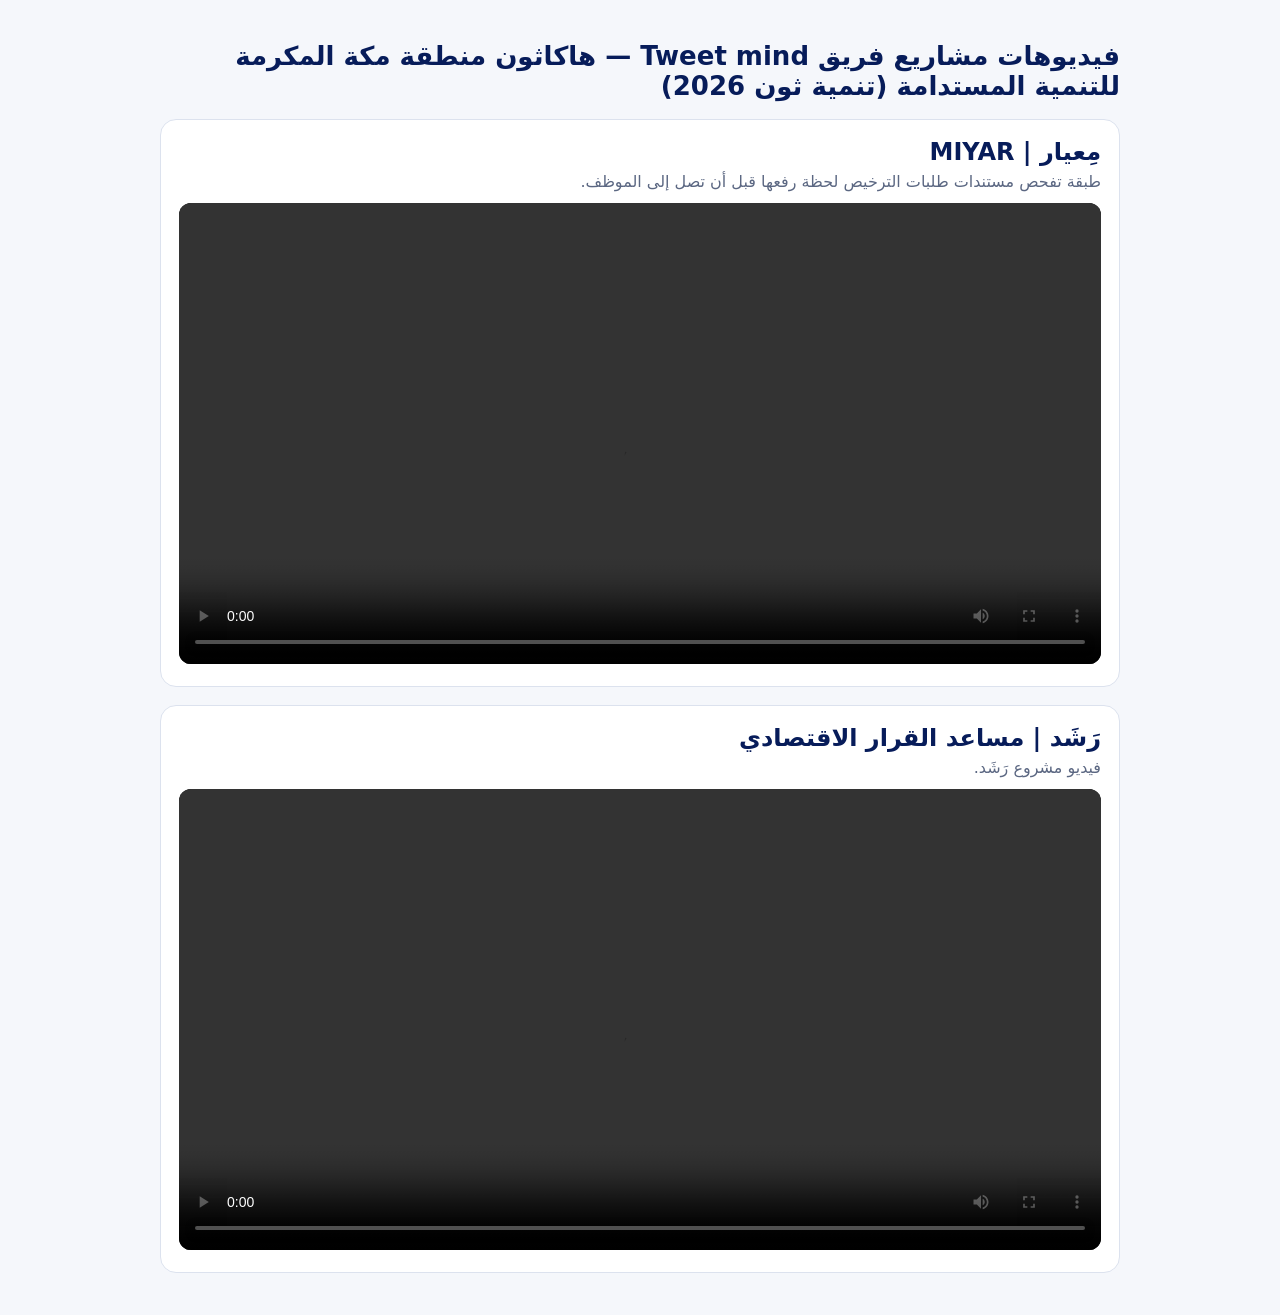
==== index.html @ 78c33435 "Hackathon project videos (MIYAR, RASHAD) Co-Authored-By: Claude Opus 5.5 <noreply@anthropic.com> Cla" ====
<!doctype html>
<html lang="ar" dir="rtl"><head><meta charset="utf-8"><meta name="viewport" content="width=device-width,initial-scale=1">
<title>فيديوهات فريق Tweet mind — تنمية ثون 2026</title>
<style>body{font-family:system-ui,-apple-system,"Segoe UI",Tahoma,sans-serif;background:#F5F7FB;color:#0F1B3D;margin:0;padding:24px;max-width:960px;margin-inline:auto}h1{color:#071C5A;font-size:26px}h2{color:#071C5A;margin:0 0 6px}section{background:#fff;border:1px solid #DCE2EE;border-radius:16px;padding:18px;margin:18px 0}p{color:#5B6782;margin:0 0 12px}video{width:100%;border-radius:12px;background:#000}</style></head>
<body>
<h1>فيديوهات مشاريع فريق Tweet mind — هاكاثون منطقة مكة المكرمة للتنمية المستدامة (تنمية ثون 2026)</h1>
<section id="miyar"><h2>مِعيار | MIYAR</h2><p>طبقة تفحص مستندات طلبات الترخيص لحظة رفعها قبل أن تصل إلى الموظف.</p><video controls playsinline preload="metadata" src="miyar/MIYAR_video.mp4"></video></section>
<section id="rashad"><h2>رَشَد | مساعد القرار الاقتصادي</h2><p>فيديو مشروع رَشَد.</p><video controls playsinline preload="metadata" src="rashad/RASHAD_video.mp4"></video></section>
</body></html>
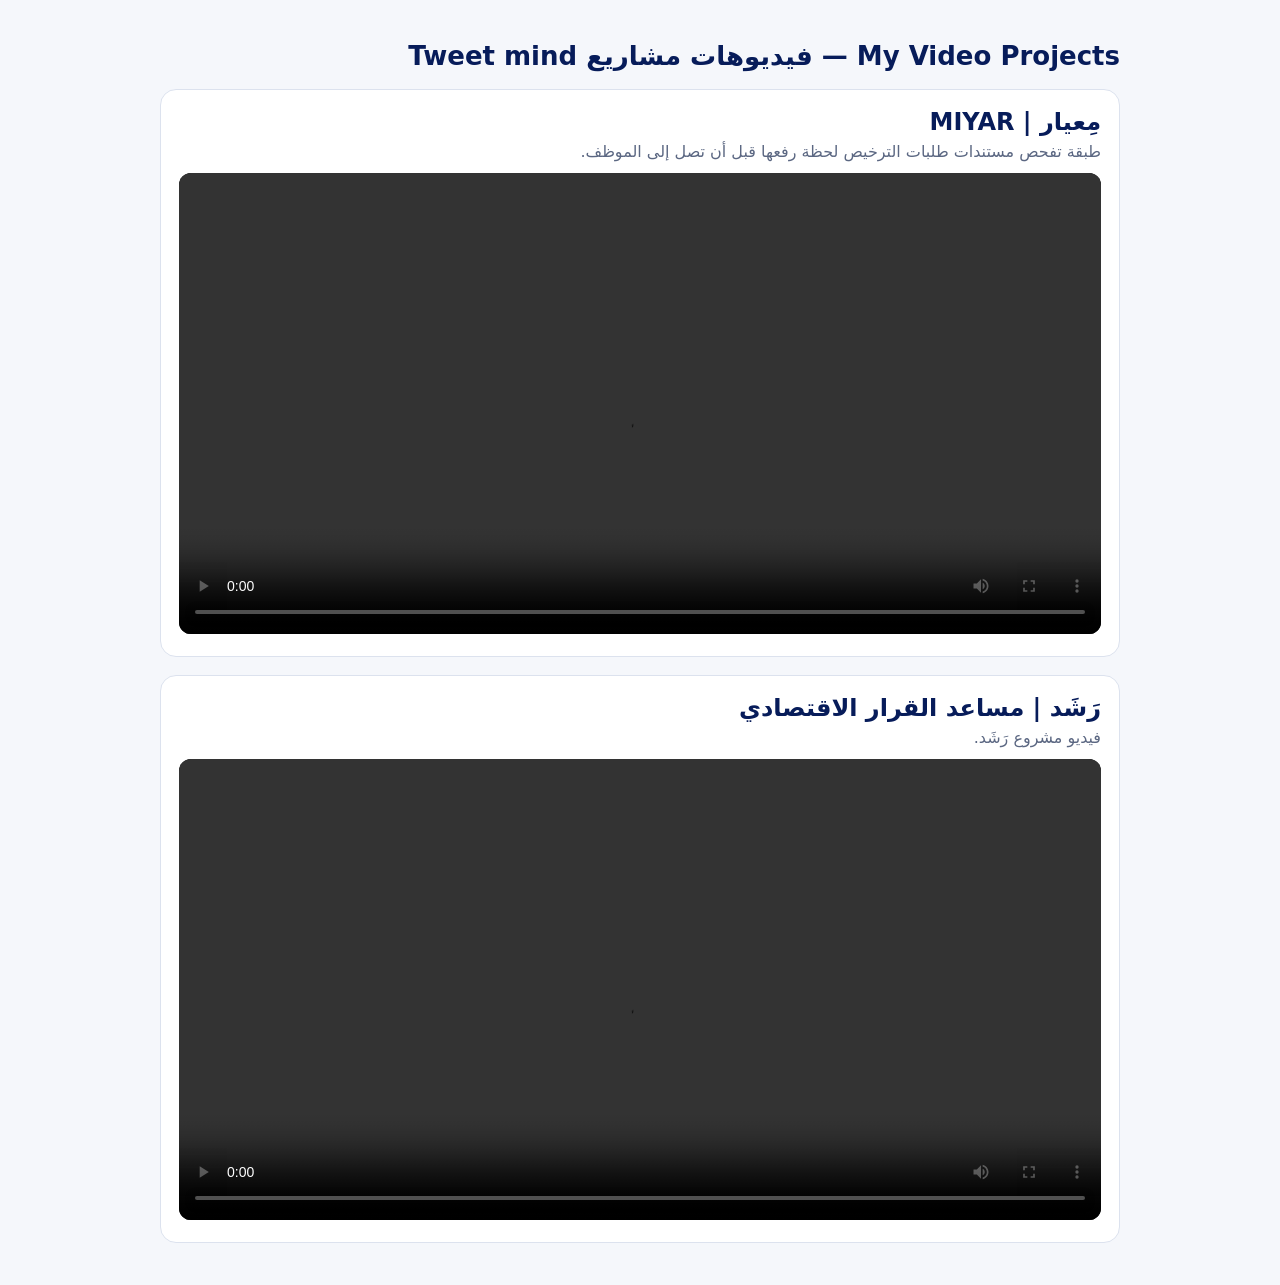
==== commit 05d27275: "Rename to My Video Projects; remove event references Co-Authored-By: Claude Opus 5.5 <noreply@anthro" ====
--- a/index.html
+++ b/index.html
@@ -1,9 +1,9 @@
 <!doctype html>
 <html lang="ar" dir="rtl"><head><meta charset="utf-8"><meta name="viewport" content="width=device-width,initial-scale=1">
-<title>فيديوهات فريق Tweet mind — تنمية ثون 2026</title>
+<title>My Video Projects — Tweet mind</title>
 <style>body{font-family:system-ui,-apple-system,"Segoe UI",Tahoma,sans-serif;background:#F5F7FB;color:#0F1B3D;margin:0;padding:24px;max-width:960px;margin-inline:auto}h1{color:#071C5A;font-size:26px}h2{color:#071C5A;margin:0 0 6px}section{background:#fff;border:1px solid #DCE2EE;border-radius:16px;padding:18px;margin:18px 0}p{color:#5B6782;margin:0 0 12px}video{width:100%;border-radius:12px;background:#000}</style></head>
 <body>
-<h1>فيديوهات مشاريع فريق Tweet mind — هاكاثون منطقة مكة المكرمة للتنمية المستدامة (تنمية ثون 2026)</h1>
+<h1>My Video Projects — فيديوهات مشاريع Tweet mind</h1>
 <section id="miyar"><h2>مِعيار | MIYAR</h2><p>طبقة تفحص مستندات طلبات الترخيص لحظة رفعها قبل أن تصل إلى الموظف.</p><video controls playsinline preload="metadata" src="miyar/MIYAR_video.mp4"></video></section>
 <section id="rashad"><h2>رَشَد | مساعد القرار الاقتصادي</h2><p>فيديو مشروع رَشَد.</p><video controls playsinline preload="metadata" src="rashad/RASHAD_video.mp4"></video></section>
 </body></html>
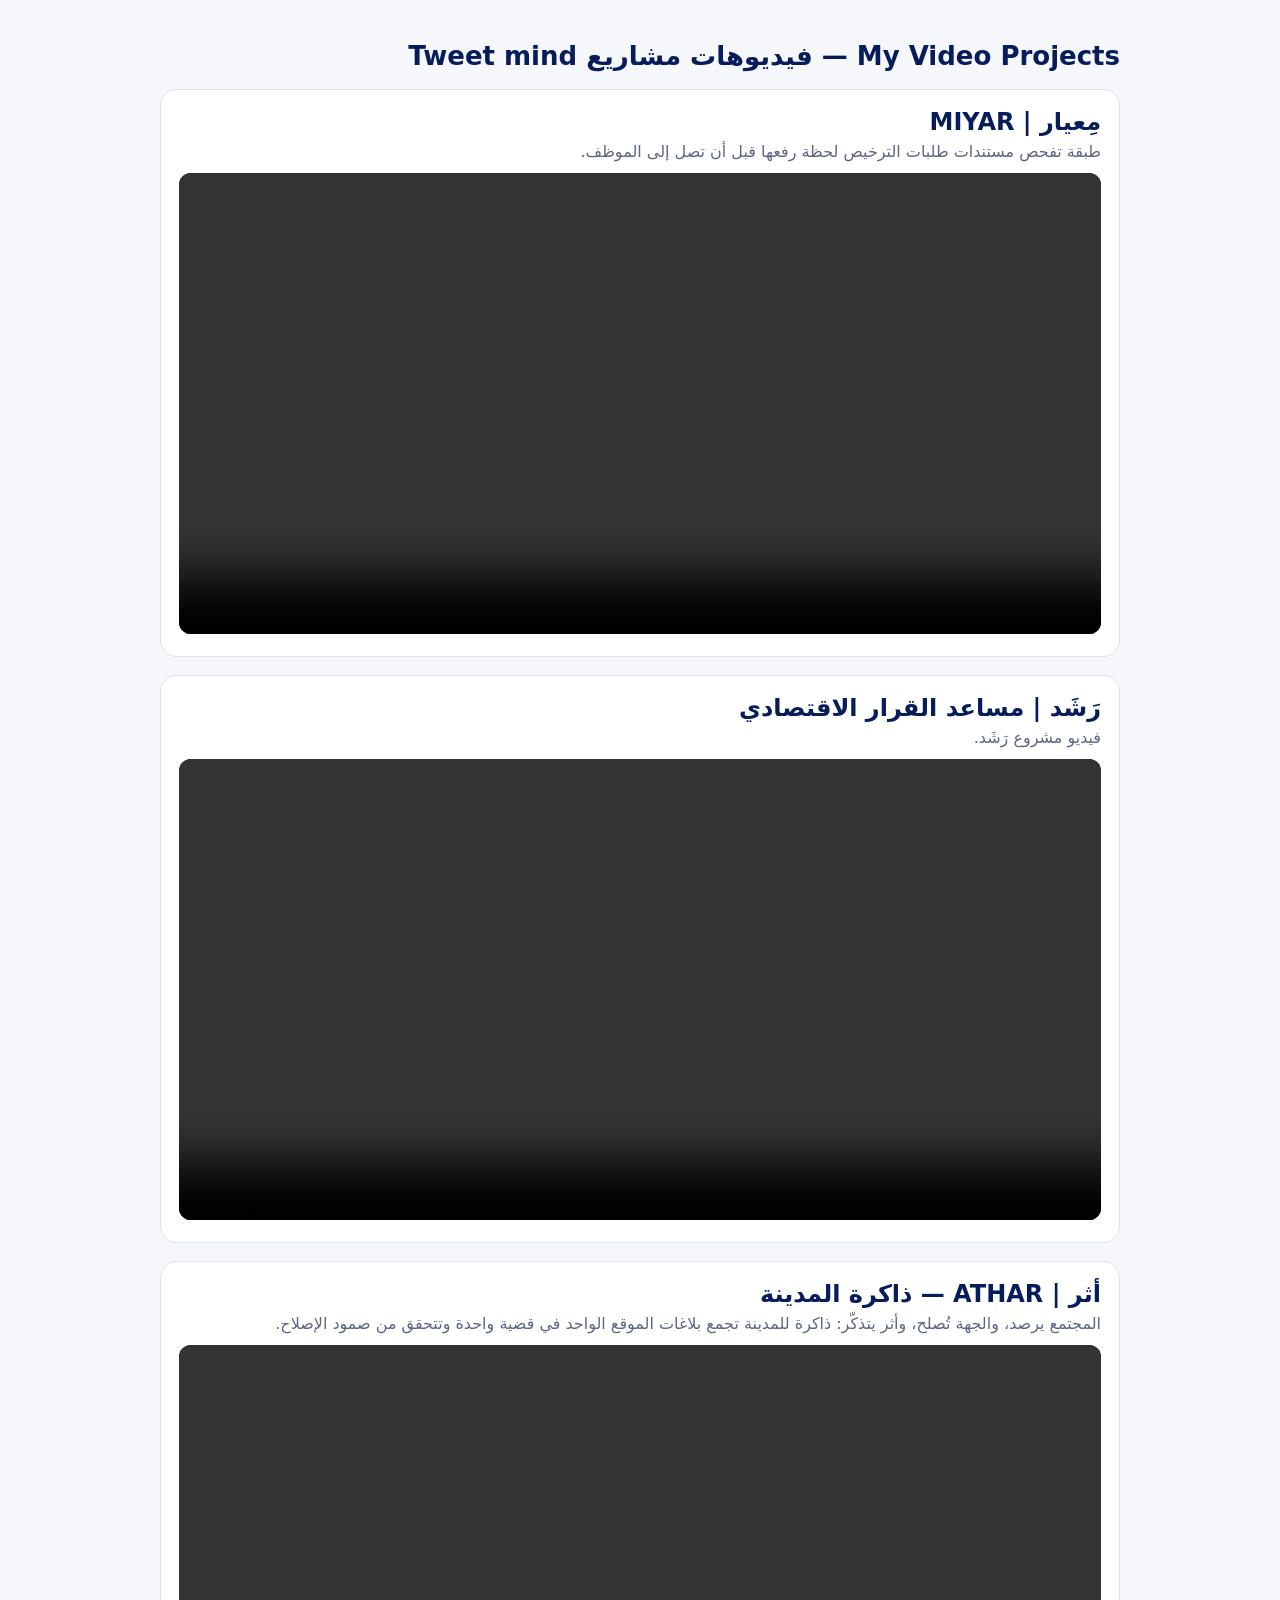
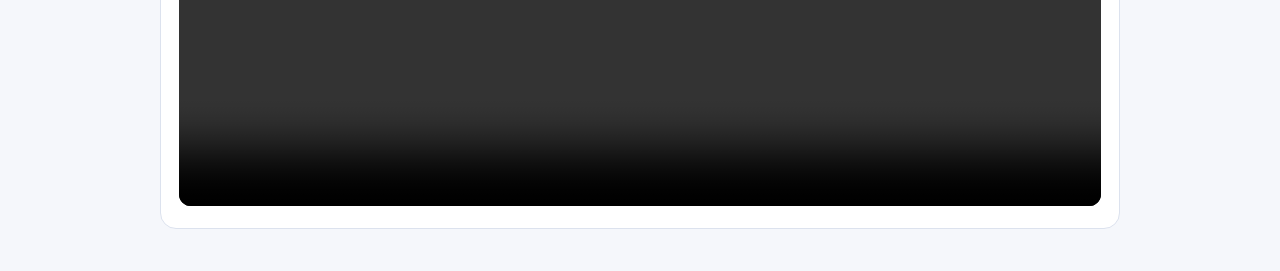
==== commit 98c79e15: "Add ATHAR video and page Co-Authored-By: Claude Opus 5.5 <noreply@anthropic.com> Claude-Session: htt" ====
--- a/index.html
+++ b/index.html
@@ -6,4 +6,5 @@
 <h1>My Video Projects — فيديوهات مشاريع Tweet mind</h1>
 <section id="miyar"><h2>مِعيار | MIYAR</h2><p>طبقة تفحص مستندات طلبات الترخيص لحظة رفعها قبل أن تصل إلى الموظف.</p><video controls playsinline preload="metadata" src="miyar/MIYAR_video.mp4"></video></section>
 <section id="rashad"><h2>رَشَد | مساعد القرار الاقتصادي</h2><p>فيديو مشروع رَشَد.</p><video controls playsinline preload="metadata" src="rashad/RASHAD_video.mp4"></video></section>
+<section id="athar"><h2>أثر | ATHAR — ذاكرة المدينة</h2><p>المجتمع يرصد، والجهة تُصلح، وأثر يتذكّر: ذاكرة للمدينة تجمع بلاغات الموقع الواحد في قضية واحدة وتتحقق من صمود الإصلاح.</p><video controls playsinline preload="metadata" src="athar/ATHAR_video.mp4"></video></section>
 </body></html>
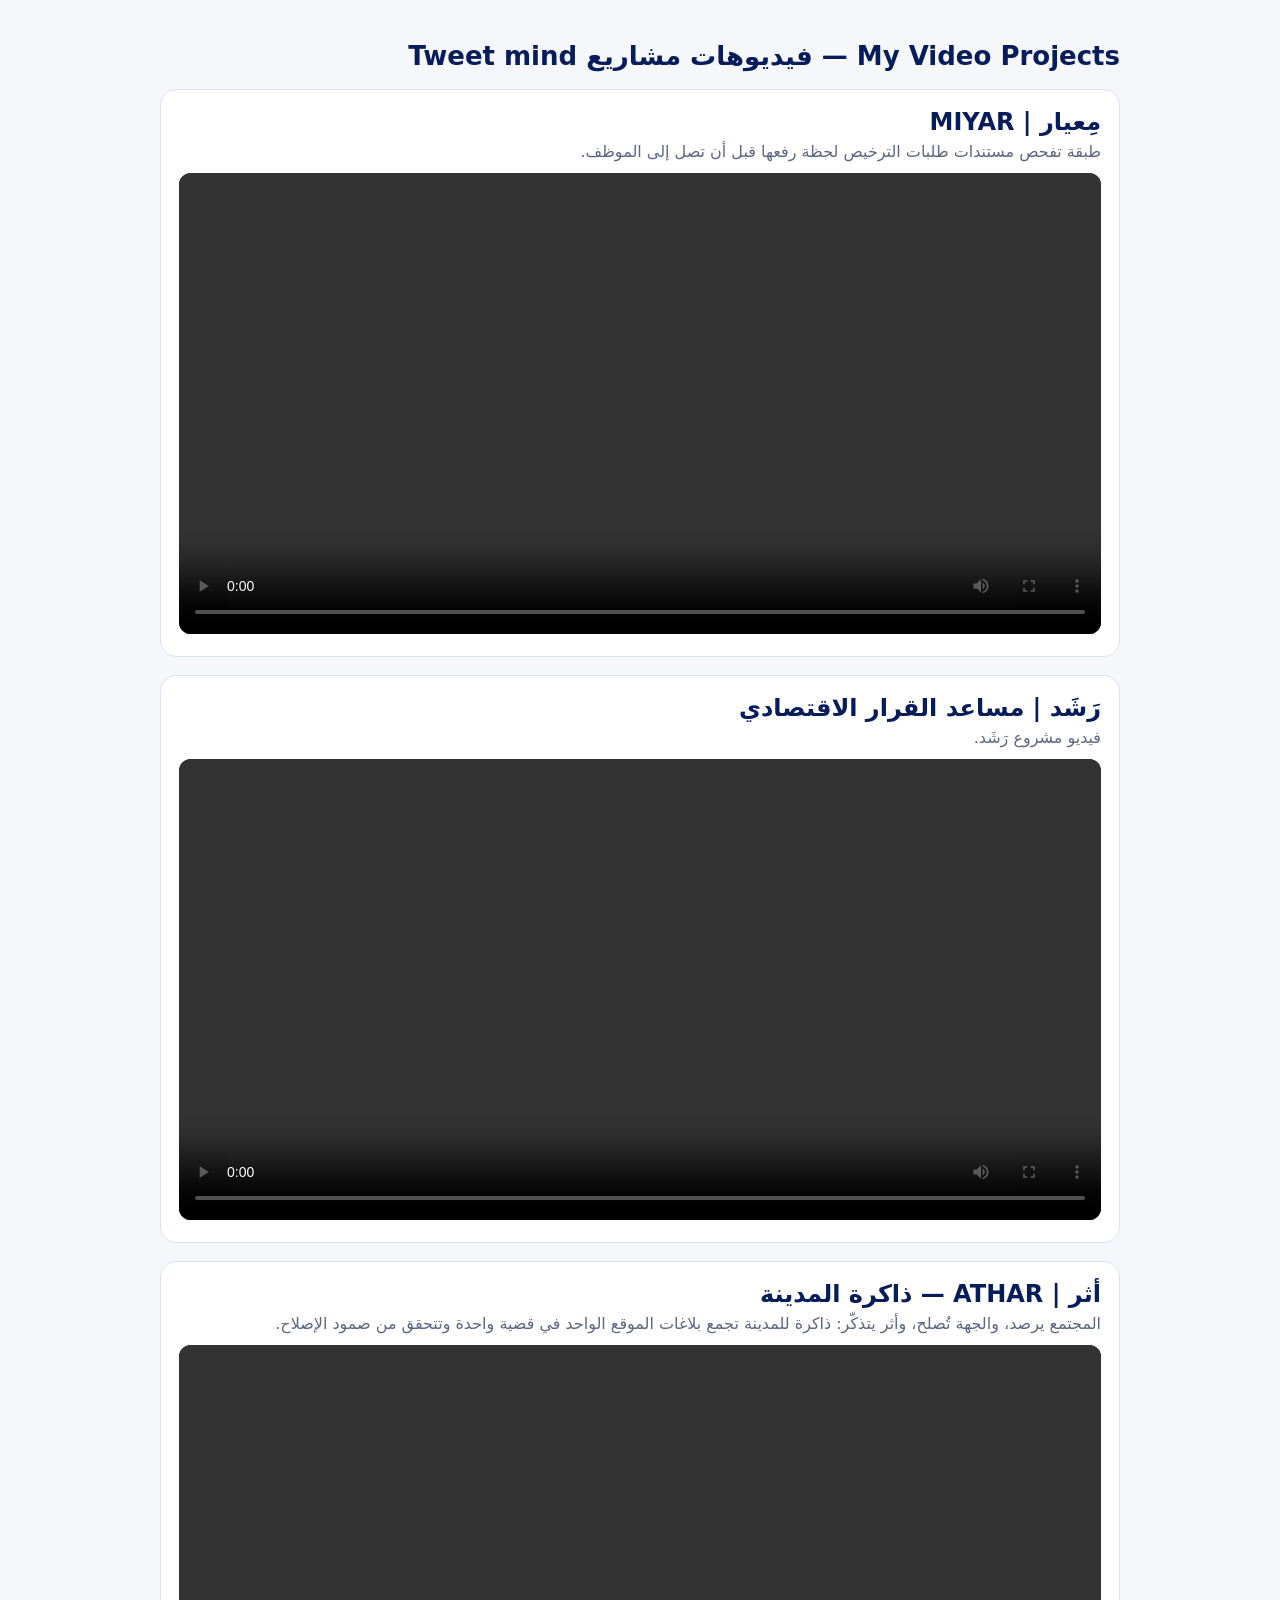
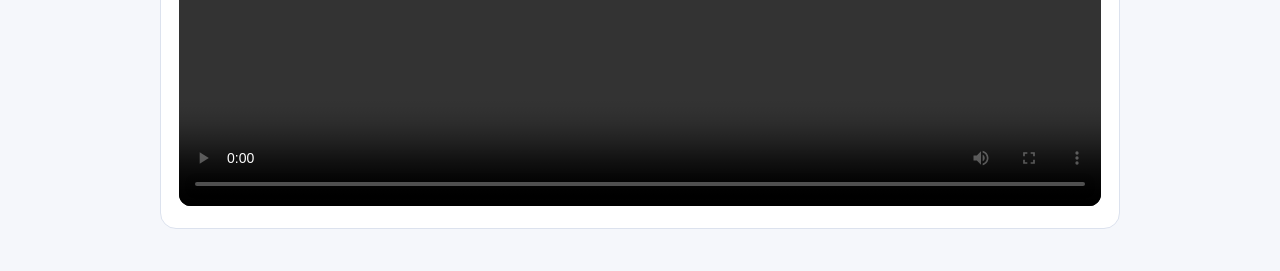
==== commit 42bb572a: "ATHAR: revised video with the reappearance scene, new page athar-v2.html Co-Authored-By: Claude Opus" ====
--- a/index.html
+++ b/index.html
@@ -6,5 +6,5 @@
 <h1>My Video Projects — فيديوهات مشاريع Tweet mind</h1>
 <section id="miyar"><h2>مِعيار | MIYAR</h2><p>طبقة تفحص مستندات طلبات الترخيص لحظة رفعها قبل أن تصل إلى الموظف.</p><video controls playsinline preload="metadata" src="miyar/MIYAR_video.mp4"></video></section>
 <section id="rashad"><h2>رَشَد | مساعد القرار الاقتصادي</h2><p>فيديو مشروع رَشَد.</p><video controls playsinline preload="metadata" src="rashad/RASHAD_video.mp4"></video></section>
-<section id="athar"><h2>أثر | ATHAR — ذاكرة المدينة</h2><p>المجتمع يرصد، والجهة تُصلح، وأثر يتذكّر: ذاكرة للمدينة تجمع بلاغات الموقع الواحد في قضية واحدة وتتحقق من صمود الإصلاح.</p><video controls playsinline preload="metadata" src="athar/ATHAR_video.mp4"></video></section>
+<section id="athar"><h2>أثر | ATHAR — ذاكرة المدينة</h2><p>المجتمع يرصد، والجهة تُصلح، وأثر يتذكّر: ذاكرة للمدينة تجمع بلاغات الموقع الواحد في قضية واحدة وتتحقق من صمود الإصلاح.</p><video controls playsinline preload="metadata" src="athar/ATHAR_video_v2.mp4"></video></section>
 </body></html>
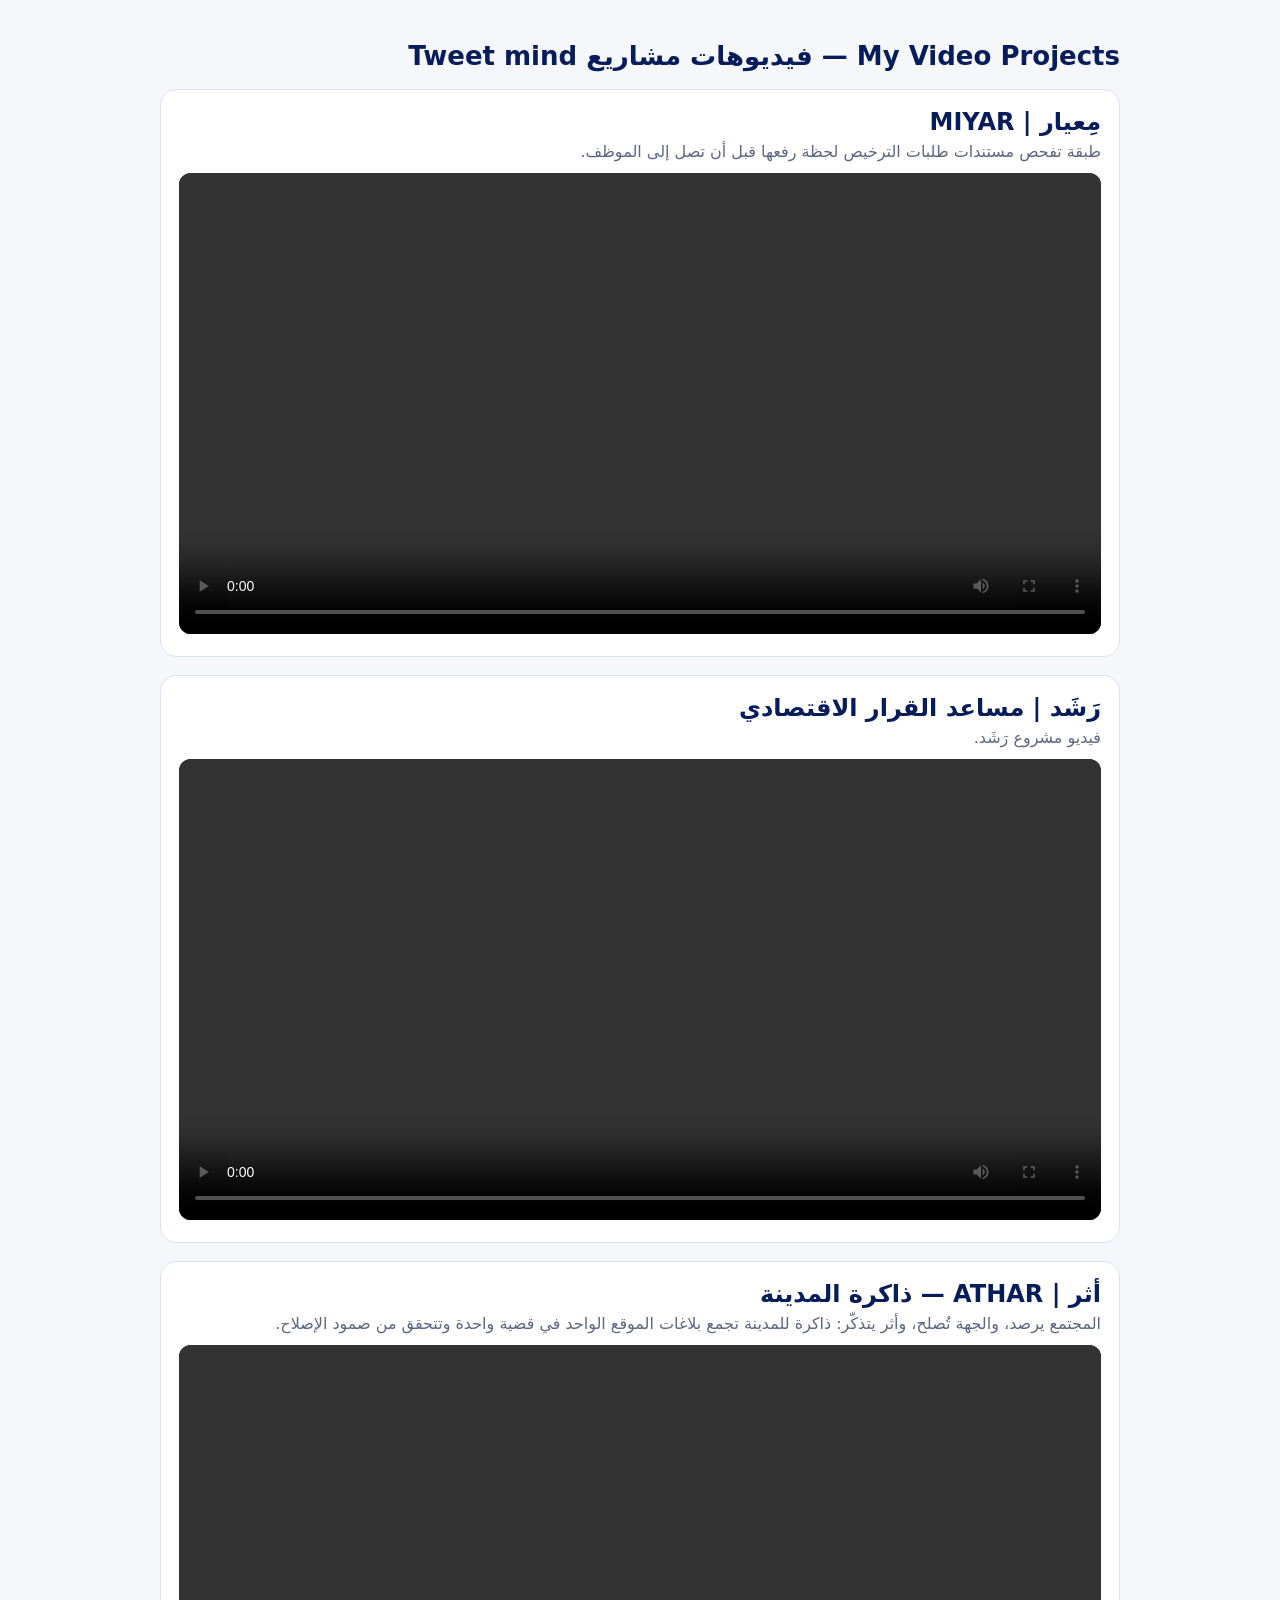
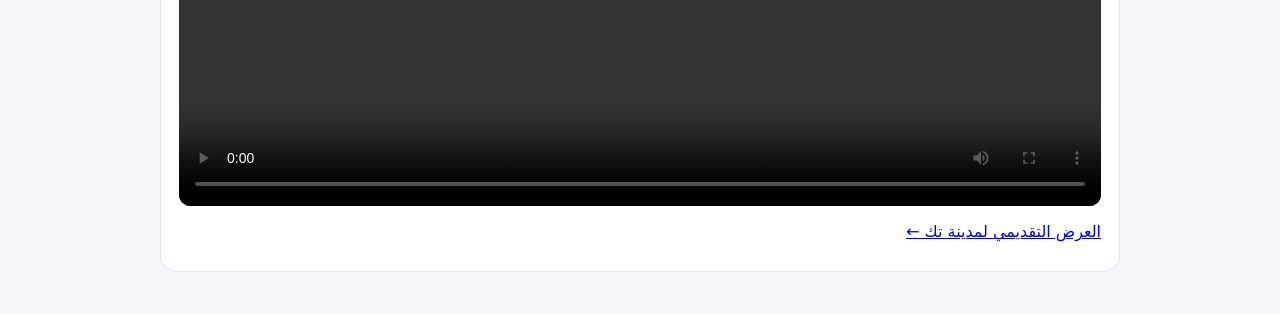
==== commit 70ef522d: "Add ATHAR pitch deck for Madinah Tech (presentations/athar-madinah) Co-Authored-By: Claude Opus 5.5 " ====
--- a/index.html
+++ b/index.html
@@ -6,5 +6,5 @@
 <h1>My Video Projects — فيديوهات مشاريع Tweet mind</h1>
 <section id="miyar"><h2>مِعيار | MIYAR</h2><p>طبقة تفحص مستندات طلبات الترخيص لحظة رفعها قبل أن تصل إلى الموظف.</p><video controls playsinline preload="metadata" src="miyar/MIYAR_video.mp4"></video></section>
 <section id="rashad"><h2>رَشَد | مساعد القرار الاقتصادي</h2><p>فيديو مشروع رَشَد.</p><video controls playsinline preload="metadata" src="rashad/RASHAD_video.mp4"></video></section>
-<section id="athar"><h2>أثر | ATHAR — ذاكرة المدينة</h2><p>المجتمع يرصد، والجهة تُصلح، وأثر يتذكّر: ذاكرة للمدينة تجمع بلاغات الموقع الواحد في قضية واحدة وتتحقق من صمود الإصلاح.</p><video controls playsinline preload="metadata" src="athar/ATHAR_video_v2.mp4"></video></section>
+<section id="athar"><h2>أثر | ATHAR — ذاكرة المدينة</h2><p>المجتمع يرصد، والجهة تُصلح، وأثر يتذكّر: ذاكرة للمدينة تجمع بلاغات الموقع الواحد في قضية واحدة وتتحقق من صمود الإصلاح.</p><video controls playsinline preload="metadata" src="athar/ATHAR_video_final.mp4"></video><p style="margin-top:12px"><a href="presentations/athar-madinah/">العرض التقديمي لمدينة تك ←</a></p></section>
 </body></html>
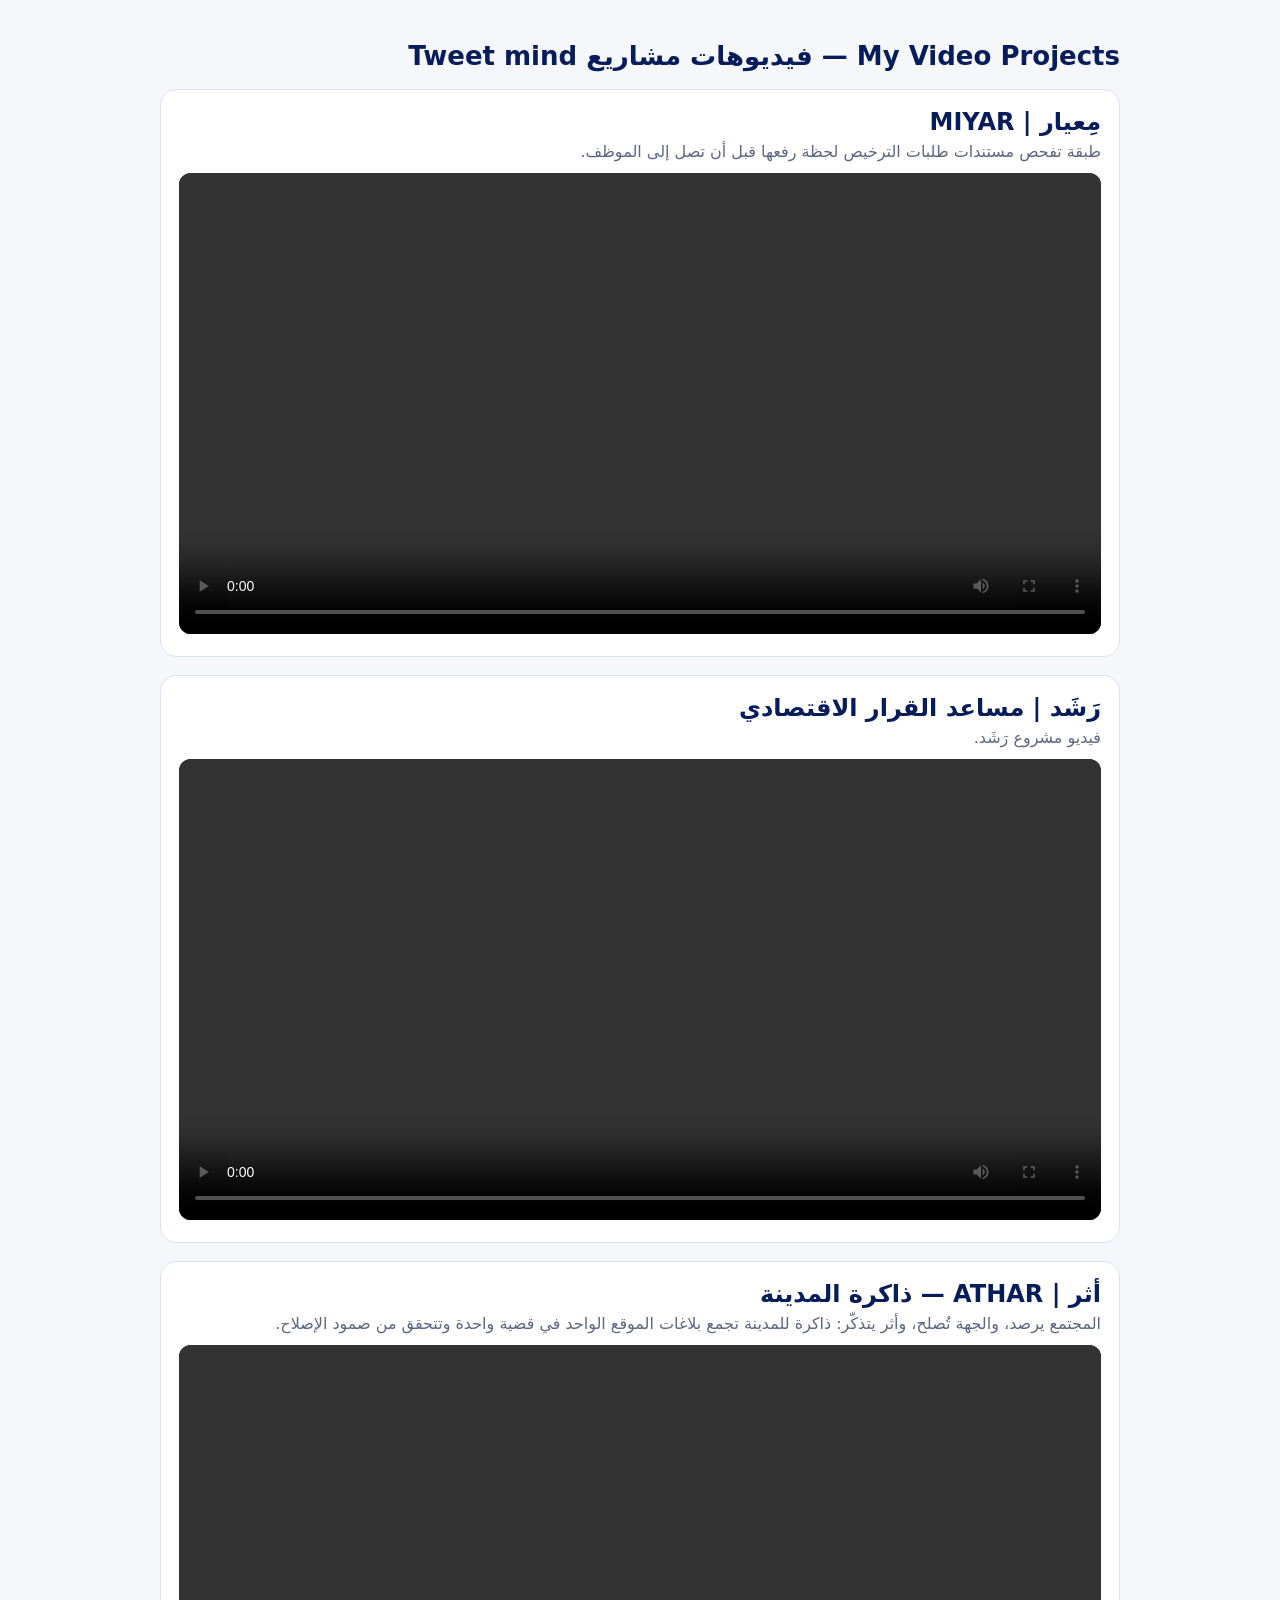
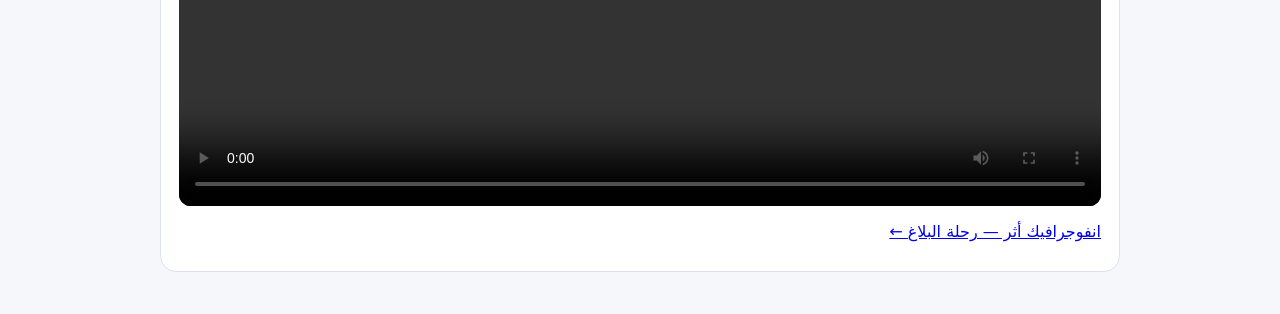
==== commit 59380bfb: "ATHAR: replace pitch deck with the journey infographic Co-Authored-By: Claude Opus 5.5 <noreply@anth" ====
--- a/index.html
+++ b/index.html
@@ -6,5 +6,5 @@
 <h1>My Video Projects — فيديوهات مشاريع Tweet mind</h1>
 <section id="miyar"><h2>مِعيار | MIYAR</h2><p>طبقة تفحص مستندات طلبات الترخيص لحظة رفعها قبل أن تصل إلى الموظف.</p><video controls playsinline preload="metadata" src="miyar/MIYAR_video.mp4"></video></section>
 <section id="rashad"><h2>رَشَد | مساعد القرار الاقتصادي</h2><p>فيديو مشروع رَشَد.</p><video controls playsinline preload="metadata" src="rashad/RASHAD_video.mp4"></video></section>
-<section id="athar"><h2>أثر | ATHAR — ذاكرة المدينة</h2><p>المجتمع يرصد، والجهة تُصلح، وأثر يتذكّر: ذاكرة للمدينة تجمع بلاغات الموقع الواحد في قضية واحدة وتتحقق من صمود الإصلاح.</p><video controls playsinline preload="metadata" src="athar/ATHAR_video_final.mp4"></video><p style="margin-top:12px"><a href="presentations/athar-madinah/">العرض التقديمي لمدينة تك ←</a></p></section>
+<section id="athar"><h2>أثر | ATHAR — ذاكرة المدينة</h2><p>المجتمع يرصد، والجهة تُصلح، وأثر يتذكّر: ذاكرة للمدينة تجمع بلاغات الموقع الواحد في قضية واحدة وتتحقق من صمود الإصلاح.</p><video controls playsinline preload="metadata" src="athar/ATHAR_video_final.mp4"></video><p style="margin-top:12px"><a href="athar/athar_infographic.png">انفوجرافيك أثر — رحلة البلاغ ←</a></p></section>
 </body></html>
